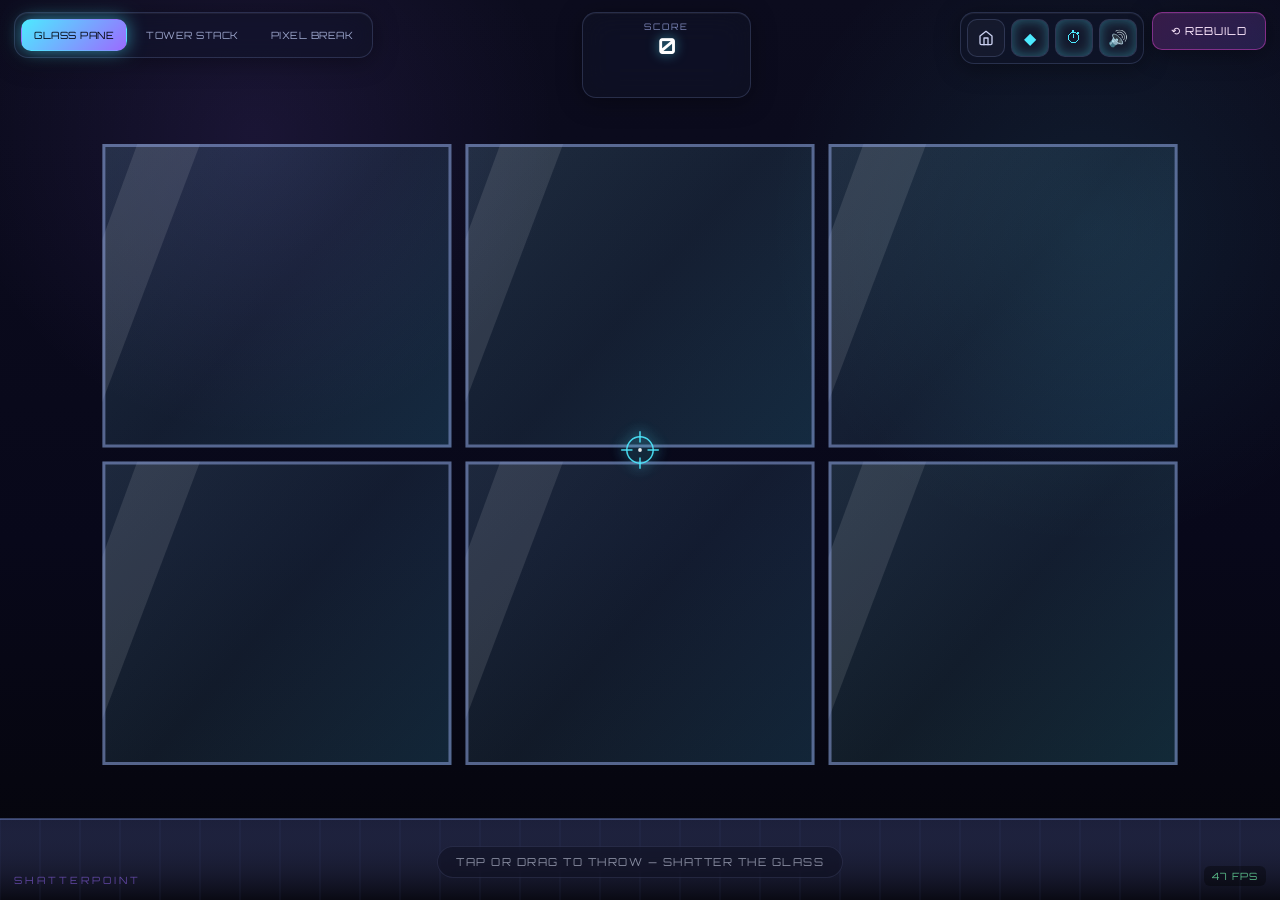
==== shatter.html @ ffd20a04 "feat: Add main arcade portal index.html and update game navigation controls" ====
<!DOCTYPE html>
<html lang="en">
<head>
<meta charset="UTF-8">
<meta name="viewport" content="width=device-width, initial-scale=1.0, maximum-scale=1.0, user-scalable=no">
<title>SHATTERPOINT — Glass Destruction Simulator</title>
<link rel="preconnect" href="https://fonts.googleapis.com">
<link href="https://fonts.googleapis.com/css2?family=Orbitron:wght@500;700;900&family=Rajdhani:wght@500;600;700&display=swap" rel="stylesheet">
<style>
  :root{
    --neon-cyan:#4deaff;
    --neon-magenta:#ff4de8;
    --neon-purple:#9b6bff;
    --neon-amber:#ffcf4d;
    --panel-bg:rgba(18,20,38,0.55);
    --panel-border:rgba(160,180,255,0.18);
  }
  *{box-sizing:border-box; -webkit-tap-highlight-color:transparent;}
  html,body{
    margin:0; padding:0; width:100%; height:100%; overflow:hidden;
    background:radial-gradient(ellipse at 50% 20%, #0e1030 0%, #05050b 60%, #05050b 100%);
    font-family:'Rajdhani',sans-serif;
    color:#e8ecff;
    touch-action:none;
    user-select:none;
  }
  #gameCanvas{
    position:absolute; top:0; left:0; width:100%; height:100%; display:block;
    cursor:none;
  }
  .hud{
    position:fixed; left:0; top:0; width:100%; z-index:10;
    display:flex; justify-content:space-between; align-items:flex-start;
    padding:12px 14px; pointer-events:none;
    gap:10px;
  }
  .panel{
    pointer-events:auto;
    background:var(--panel-bg);
    border:1px solid var(--panel-border);
    border-radius:14px;
    backdrop-filter:blur(14px) saturate(140%);
    -webkit-backdrop-filter:blur(14px) saturate(140%);
    box-shadow:0 4px 24px rgba(0,0,0,0.35), inset 0 1px 0 rgba(255,255,255,0.05);
  }
  .modes{
    display:flex; gap:6px; padding:6px;
  }
  .mode-btn{
    font-family:'Orbitron',sans-serif;
    font-size:10px; letter-spacing:0.5px;
    padding:9px 12px;
    background:transparent;
    border:1px solid transparent;
    border-radius:10px;
    color:#9aa3c9;
    cursor:pointer;
    transition:all .2s ease;
    white-space:nowrap;
  }
  .mode-btn:hover{ color:#fff; background:rgba(255,255,255,0.06); }
  .mode-btn.active{
    color:#04060f;
    background:linear-gradient(135deg, var(--neon-cyan), var(--neon-purple));
    box-shadow:0 0 18px rgba(77,234,255,0.55);
  }
  .stats{
    display:flex; flex-direction:column; align-items:center;
    padding:8px 22px;
    min-width:120px;
  }
  .stats .label{
    font-family:'Orbitron',sans-serif; font-size:9px; letter-spacing:2px; color:#7d86b8;
  }
  .stats .value{
    font-family:'Orbitron',sans-serif; font-size:22px; font-weight:700; color:#fff;
    text-shadow:0 0 12px rgba(77,234,255,0.6);
    line-height:1.3;
  }
  .combo-value{
    color:var(--neon-amber) !important;
    text-shadow:0 0 14px rgba(255,207,77,0.7) !important;
    opacity:0; transition:opacity .15s ease, transform .15s ease;
    transform:scale(0.8);
  }
  .combo-value.show{ opacity:1; transform:scale(1); }

  .controls{
    display:flex; gap:6px; align-items:center; padding:6px;
  }
  .icon-btn{
    width:38px; height:38px;
    border-radius:10px;
    border:1px solid var(--panel-border);
    background:rgba(255,255,255,0.03);
    color:#c9cfef;
    display:flex; align-items:center; justify-content:center;
    cursor:pointer; font-size:16px;
    transition:all .2s ease;
  }
  .icon-btn:hover{ background:rgba(255,255,255,0.09); color:#fff; }
  .icon-btn.off{ color:#5b6390; }
  .icon-btn.on{ color:var(--neon-cyan); box-shadow:0 0 12px rgba(77,234,255,0.35) inset; }

  .reset-btn{
    font-family:'Orbitron',sans-serif;
    font-size:11px; letter-spacing:1px;
    padding:0 18px; height:38px;
    border-radius:10px;
    border:1px solid rgba(255,77,232,0.4);
    background:linear-gradient(135deg, rgba(255,77,232,0.18), rgba(155,107,255,0.18));
    color:#ffeaff;
    cursor:pointer;
    display:flex; align-items:center; gap:6px;
    transition:all .2s ease;
  }
  .reset-btn:hover{
    background:linear-gradient(135deg, rgba(255,77,232,0.35), rgba(155,107,255,0.35));
    box-shadow:0 0 20px rgba(255,77,232,0.4);
  }
  .reset-btn:active{ transform:scale(0.95); }

  .top-right{ display:flex; gap:8px; align-items:flex-start; }

  .hint{
    position:fixed; bottom:22px; left:50%; transform:translateX(-50%);
    font-family:'Orbitron',sans-serif; font-size:11px; letter-spacing:1.5px;
    color:rgba(230,235,255,0.55);
    background:rgba(10,12,26,0.4);
    border:1px solid rgba(160,180,255,0.12);
    padding:8px 18px; border-radius:20px;
    backdrop-filter:blur(8px);
    pointer-events:none;
    transition:opacity 1s ease;
    z-index:9;
  }

  .fps{
    position:fixed; bottom:14px; right:14px;
    font-family:'Orbitron',sans-serif; font-size:10px; color:rgba(120,255,180,0.7);
    background:rgba(0,0,0,0.35); padding:4px 8px; border-radius:6px;
    z-index:9; pointer-events:none;
    letter-spacing:1px;
  }

  .title-badge{
    position:fixed; bottom:14px; left:14px;
    font-family:'Orbitron',sans-serif; font-size:10px; letter-spacing:3px;
    color:rgba(155,107,255,0.55);
    z-index:9; pointer-events:none;
  }

  @media (max-width:720px){
    .stats{ padding:6px 12px; min-width:70px; }
    .stats .value{ font-size:16px; }
    .mode-btn{ padding:8px 8px; font-size:8.5px; }
    .reset-btn{ padding:0 12px; font-size:9.5px; }
    .icon-btn{ width:32px; height:32px; font-size:13px; }
    .hint{ font-size:9px; padding:6px 12px; bottom:10px; }
  }
</style>
</head>
<body>

<canvas id="gameCanvas"></canvas>

<div class="hud">
  <div class="panel modes" id="modeButtons">
    <button class="mode-btn active" data-mode="pane">GLASS PANE</button>
    <button class="mode-btn" data-mode="tower">TOWER STACK</button>
    <button class="mode-btn" data-mode="pixel">PIXEL BREAK</button>
  </div>

  <div class="panel stats">
    <div class="label">SCORE</div>
    <div class="value" id="scoreVal">0</div>
    <div class="value combo-value" id="comboVal">COMBO x1</div>
  </div>

  <div class="top-right">
    <div class="panel controls">
      <a href="index.html" class="icon-btn" title="Arcade Hub" style="text-decoration: none;">
        <svg width="16" height="16" viewBox="0 0 24 24" fill="none" stroke="currentColor" stroke-width="2" stroke-linecap="round" stroke-linejoin="round"><path d="m3 9 9-7 9 7v11a2 2 0 0 1-2 2H5a2 2 0 0 1-2-2z"/><polyline points="9 22 9 12 15 12 15 22"/></svg>
      </a>
      <button class="icon-btn on" id="qualityBtn" title="Graphics Quality">◆</button>
      <button class="icon-btn on" id="slowmoBtn" title="Slow-mo on shatter">⏱</button>
      <button class="icon-btn on" id="muteBtn" title="Mute">🔊</button>
    </div>
    <button class="reset-btn panel" id="resetBtn">⟲ REBUILD</button>
  </div>
</div>

<div class="hint" id="hint">TAP OR DRAG TO THROW — SHATTER THE GLASS</div>
<div class="fps" id="fps">60 FPS</div>
<div class="title-badge">SHATTERPOINT</div>

<script>
(function(){
"use strict";

//====================================================================
// UTILITIES
//====================================================================
const rand = (a,b)=> a + Math.random()*(b-a);
const randInt = (a,b)=> Math.floor(rand(a,b+1));
const clamp = (v,a,b)=> Math.max(a,Math.min(b,v));
const lerp = (a,b,t)=> a+(b-a)*t;
const dist2 = (x1,y1,x2,y2)=>{ const dx=x2-x1, dy=y2-y1; return dx*dx+dy*dy; };
const dist = (x1,y1,x2,y2)=> Math.sqrt(dist2(x1,y1,x2,y2));
const easeOutCubic = t => 1-Math.pow(1-t,3);
const easeInOutCubic = t => t<0.5 ? 4*t*t*t : 1-Math.pow(-2*t+2,3)/2;
const TAU = Math.PI*2;

//====================================================================
// AUDIO ENGINE — synthesized, no external files
//====================================================================
class AudioEngine{
  constructor(){
    this.ctx = null;
    this.master = null;
    this.muted = false;
    this._unlocked = false;
  }
  ensure(){
    if(this.ctx) return;
    const AC = window.AudioContext || window.webkitAudioContext;
    this.ctx = new AC();
    this.master = this.ctx.createGain();
    this.master.gain.value = 0.75;
    this.master.connect(this.ctx.destination);
  }
  setMuted(m){
    this.muted = m;
    if(this.master) this.master.gain.value = m?0:0.75;
  }
  _noiseBuffer(duration){
    const ctx=this.ctx;
    const len = Math.max(1, Math.floor(ctx.sampleRate*duration));
    const buf = ctx.createBuffer(1, len, ctx.sampleRate);
    const data = buf.getChannelData(0);
    for(let i=0;i<len;i++){ data[i] = (Math.random()*2-1) * Math.pow(1-i/len, 0.4); }
    return buf;
  }
  playThud(intensity=1){
    this.ensure();
    if(this.muted) return;
    const ctx=this.ctx, t0=ctx.currentTime;
    const osc = ctx.createOscillator();
    osc.type='sine';
    osc.frequency.setValueAtTime(110*intensity+40, t0);
    osc.frequency.exponentialRampToValueAtTime(30, t0+0.18);
    const g = ctx.createGain();
    g.gain.setValueAtTime(0.0001, t0);
    g.gain.exponentialRampToValueAtTime(0.5*clamp(intensity,0.3,1.4), t0+0.008);
    g.gain.exponentialRampToValueAtTime(0.0001, t0+0.22);
    osc.connect(g); g.connect(this.master);
    osc.start(t0); osc.stop(t0+0.24);

    // noise click layer
    const src = ctx.createBufferSource();
    src.buffer = this._noiseBuffer(0.06);
    const nf = ctx.createBiquadFilter();
    nf.type='lowpass'; nf.frequency.value=500;
    const ng = ctx.createGain();
    ng.gain.setValueAtTime(0.25*clamp(intensity,0.3,1.4), t0);
    ng.gain.exponentialRampToValueAtTime(0.0001, t0+0.08);
    src.connect(nf); nf.connect(ng); ng.connect(this.master);
    src.start(t0);
  }
  playGlassBreak(intensity=1){
    this.ensure();
    if(this.muted) return;
    const ctx=this.ctx, t0=ctx.currentTime;
    intensity = clamp(intensity,0.4,1.8);

    // 1) noise crash burst, band-passed high
    const src = ctx.createBufferSource();
    src.buffer = this._noiseBuffer(0.35);
    const bp = ctx.createBiquadFilter();
    bp.type='bandpass'; bp.frequency.value = rand(2200,3800); bp.Q.value=0.7;
    const hp = ctx.createBiquadFilter();
    hp.type='highpass'; hp.frequency.value=1200;
    const ng = ctx.createGain();
    ng.gain.setValueAtTime(0.0001, t0);
    ng.gain.exponentialRampToValueAtTime(0.55*intensity, t0+0.012);
    ng.gain.exponentialRampToValueAtTime(0.0001, t0+0.3+0.1*intensity);
    src.connect(bp); bp.connect(hp); hp.connect(ng); ng.connect(this.master);
    src.start(t0);

    // 2) tinkle shards - short high sine/triangle blips staggered
    const tinkles = Math.round(6+intensity*8);
    for(let i=0;i<tinkles;i++){
      const dt = rand(0,0.28)*Math.pow(i/tinkles,0.5);
      const freq = rand(1800,5200);
      const o = ctx.createOscillator();
      o.type = Math.random()<0.5?'triangle':'sine';
      o.frequency.value = freq;
      o.frequency.exponentialRampToValueAtTime(freq*rand(1.05,1.4), t0+dt+0.06);
      const g = ctx.createGain();
      const vol = 0.09*intensity*rand(0.5,1);
      g.gain.setValueAtTime(0.0001, t0+dt);
      g.gain.exponentialRampToValueAtTime(vol, t0+dt+0.005);
      g.gain.exponentialRampToValueAtTime(0.0001, t0+dt+rand(0.08,0.22));
      o.connect(g); g.connect(this.master);
      o.start(t0+dt); o.stop(t0+dt+0.3);
    }

    // 3) low thump under the crash
    this.playThud(0.7*intensity);
  }
  playChime(){
    this.ensure();
    if(this.muted) return;
    const ctx=this.ctx, t0=ctx.currentTime;
    const notes=[523.25,659.25,783.99,1046.5];
    notes.forEach((f,i)=>{
      const o=ctx.createOscillator();
      o.type='sine'; o.frequency.value=f;
      const g=ctx.createGain();
      const start=t0+i*0.075;
      g.gain.setValueAtTime(0.0001,start);
      g.gain.exponentialRampToValueAtTime(0.22,start+0.02);
      g.gain.exponentialRampToValueAtTime(0.0001,start+0.5);
      o.connect(g); g.connect(this.master);
      o.start(start); o.stop(start+0.55);
    });
  }
  playCrack(){
    this.ensure();
    if(this.muted) return;
    const ctx=this.ctx, t0=ctx.currentTime;
    const src=ctx.createBufferSource();
    src.buffer=this._noiseBuffer(0.05);
    const bp=ctx.createBiquadFilter();
    bp.type='highpass'; bp.frequency.value=3500;
    const g=ctx.createGain();
    g.gain.setValueAtTime(0.15,t0);
    g.gain.exponentialRampToValueAtTime(0.0001,t0+0.06);
    src.connect(bp); bp.connect(g); g.connect(this.master);
    src.start(t0);
  }
  playLaunch(){
    this.ensure();
    if(this.muted) return;
    const ctx=this.ctx, t0=ctx.currentTime;
    const o=ctx.createOscillator();
    o.type='sawtooth';
    o.frequency.setValueAtTime(180,t0);
    o.frequency.exponentialRampToValueAtTime(500,t0+0.09);
    const g=ctx.createGain();
    g.gain.setValueAtTime(0.0001,t0);
    g.gain.exponentialRampToValueAtTime(0.12,t0+0.01);
    g.gain.exponentialRampToValueAtTime(0.0001,t0+0.12);
    o.connect(g); g.connect(this.master);
    o.start(t0); o.stop(t0+0.14);
  }
}

//====================================================================
// PARTICLE (dust / spark) + POOL
//====================================================================
class Particle{
  constructor(){ this.alive=false; }
  spawn(x,y,vx,vy,life,size,color,type,gravity){
    this.x=x; this.y=y; this.vx=vx; this.vy=vy;
    this.life=life; this.maxLife=life;
    this.size=size; this.color=color; this.type=type||'dust';
    this.gravity = gravity!==undefined?gravity:900;
    this.alive=true;
    this.rot = rand(0,TAU);
    this.vrot = rand(-6,6);
  }
  update(dt){
    if(!this.alive) return;
    this.life -= dt;
    if(this.life<=0){ this.alive=false; return; }
    this.vy += this.gravity*dt;
    if(this.type==='spark'){ this.vx *= (1-2.2*dt); this.vy *= (1-1.2*dt); }
    else { this.vx *= (1-0.6*dt); }
    this.x += this.vx*dt;
    this.y += this.vy*dt;
    this.rot += this.vrot*dt;
  }
  draw(ctx){
    if(!this.alive) return;
    const t = this.life/this.maxLife;
    ctx.save();
    ctx.globalAlpha = clamp(t,0,1);
    ctx.translate(this.x,this.y);
    if(this.type==='spark'){
      ctx.rotate(this.rot);
      ctx.strokeStyle = this.color;
      ctx.lineWidth = Math.max(1,this.size*0.4);
      ctx.shadowColor = this.color;
      ctx.shadowBlur = 6;
      ctx.beginPath();
      ctx.moveTo(-this.size,0); ctx.lineTo(this.size,0);
      ctx.stroke();
    } else {
      ctx.fillStyle = this.color;
      ctx.beginPath();
      ctx.arc(0,0,this.size*t*0.8+0.5,0,TAU);
      ctx.fill();
    }
    ctx.restore();
  }
}
class ParticlePool{
  constructor(max){
    this.max=max;
    this.pool=[];
    for(let i=0;i<max;i++) this.pool.push(new Particle());
    this.cursor=0;
  }
  spawn(x,y,vx,vy,life,size,color,type,gravity){
    const p = this.pool[this.cursor];
    this.cursor = (this.cursor+1)%this.max;
    p.spawn(x,y,vx,vy,life,size,color,type,gravity);
  }
  burstDust(x,y,count,color){
    for(let i=0;i<count;i++){
      const a = rand(0,TAU);
      const spd = rand(20,180);
      this.spawn(x,y, Math.cos(a)*spd, Math.sin(a)*spd-60, rand(0.4,1.1), rand(1.5,4), color||'rgba(200,210,255,0.8)','dust', 500);
    }
  }
  burstSparks(x,y,count,color){
    for(let i=0;i<count;i++){
      const a = rand(0,TAU);
      const spd = rand(150,650);
      this.spawn(x,y, Math.cos(a)*spd, Math.sin(a)*spd, rand(0.15,0.4), rand(4,10), color||'#eaf6ff','spark', 700);
    }
  }
  update(dt){ for(const p of this.pool) p.update(dt); }
  draw(ctx){ for(const p of this.pool) p.draw(ctx); }
}

//====================================================================
// FRAGMENT — unified physics body for shards / blocks / pixels
//====================================================================
class Fragment{
  constructor(){ this.alive=false; }
  init(opts){
    // opts: points(local polygon around centroid, for style 'glass'/'block'), w,h (for pixel), x,y (world centroid), vx,vy, angVel, style, color, mass, groundY, homeX, homeY, homeRot
    this.points = opts.points || null;
    this.w = opts.w||0; this.h=opts.h||0;
    this.x = opts.x; this.y = opts.y;
    this.vx = opts.vx||0; this.vy = opts.vy||0;
    this.rotation = opts.rotation||0;
    this.angVel = opts.angVel||0;
    this.style = opts.style||'glass'; // 'glass' | 'pixel'
    this.color = opts.color || '#bfe9ff';
    this.mass = opts.mass || 1;
    this.radius = opts.radius || 14;
    this.settled = false;
    this.alive = true;
    this.homeX = opts.homeX!==undefined?opts.homeX:this.x;
    this.homeY = opts.homeY!==undefined?opts.homeY:this.y;
    this.homeRot = opts.homeRot||0;
    this.life = 1;
    this.spawnScale = 0;
  }
  update(dt, groundY, floorFriction, restitution, gravityScale){
    if(!this.alive) return;
    if(this.spawnScale<1) this.spawnScale = Math.min(1, this.spawnScale + dt*8);
    if(this.settled) return;
    this.vy += 1500*gravityScale*dt / Math.max(0.4,this.mass*0.0+1); // uniform gravity, mass affects via inertia feel
    this.x += this.vx*dt;
    this.y += this.vy*dt;
    this.rotation += this.angVel*dt;
    // air drag
    this.vx *= (1-0.08*dt);
    this.angVel *= (1-0.5*dt);

    const halfH = this.style==='pixel' ? this.h/2 : this.radius*0.55;
    if(this.y + halfH > groundY){
      this.y = groundY - halfH;
      if(Math.abs(this.vy) > 40){
        this.vy = -this.vy*restitution;
        this.vx *= floorFriction;
        this.angVel *= 0.6;
      } else {
        this.vy = 0;
      }
      this.vx *= floorFriction;
      this.angVel *= floorFriction;
      if(Math.abs(this.vy)<28 && Math.abs(this.vx)<12 && Math.abs(this.angVel)<0.15){
        this.settled = true;
        this.vx=0; this.vy=0; this.angVel=0;
      }
    }
    // side walls (soft bounce off canvas edges) handled by caller bounds via clamp
  }
  draw(ctx, glowColor){
    if(!this.alive) return;
    ctx.save();
    ctx.translate(this.x, this.y);
    ctx.rotate(this.rotation);
    const s = this.spawnScale;
    ctx.scale(s,s);
    if(this.style==='pixel'){
      const w=this.w, h=this.h;
      const grad = ctx.createLinearGradient(-w/2,-h/2,w/2,h/2);
      grad.addColorStop(0, this.colorLight || this.color);
      grad.addColorStop(1, this.color);
      ctx.fillStyle = grad;
      ctx.fillRect(-w/2,-h/2,w,h);
      ctx.strokeStyle = 'rgba(0,0,0,0.25)';
      ctx.lineWidth=1;
      ctx.strokeRect(-w/2,-h/2,w,h);
    } else {
      // glass shard polygon with refraction-like gradient + rim light
      const pts = this.points;
      ctx.beginPath();
      ctx.moveTo(pts[0].x, pts[0].y);
      for(let i=1;i<pts.length;i++) ctx.lineTo(pts[i].x, pts[i].y);
      ctx.closePath();
      const grad = ctx.createLinearGradient(-this.radius,-this.radius,this.radius,this.radius);
      grad.addColorStop(0, 'rgba(255,255,255,0.55)');
      grad.addColorStop(0.35, this.color);
      grad.addColorStop(0.7, this.colorDark || 'rgba(90,140,200,0.35)');
      grad.addColorStop(1, 'rgba(255,255,255,0.15)');
      ctx.fillStyle = grad;
      ctx.fill();
      ctx.lineWidth = 1;
      ctx.strokeStyle = 'rgba(220,240,255,0.55)';
      ctx.stroke();
      // small specular highlight
      ctx.globalCompositeOperation = 'lighter';
      ctx.fillStyle = 'rgba(255,255,255,0.12)';
      ctx.beginPath();
      ctx.moveTo(pts[0].x*0.3, pts[0].y*0.3);
      ctx.lineTo(pts[1] ? pts[1].x*0.15 : 2, pts[1]?pts[1].y*0.15:2);
      ctx.lineTo(0,0);
      ctx.closePath();
      ctx.fill();
      ctx.globalCompositeOperation = 'source-over';
    }
    ctx.restore();
  }
}

//====================================================================
// PROJECTILE
//====================================================================
class Projectile{
  constructor(x,y,vx,vy,kind){
    this.x=x; this.y=y; this.vx=vx; this.vy=vy;
    this.radius = kind==='hammer'?16:12;
    this.kind = kind||'ball';
    this.alive=true;
    this.trail=[];
    this.bounces=0;
  }
  update(dt, groundY, w){
    this.vy += 1100*dt;
    this.x += this.vx*dt;
    this.y += this.vy*dt;
    this.trail.push({x:this.x,y:this.y});
    if(this.trail.length>10) this.trail.shift();
    if(this.y+this.radius>groundY){
      this.y = groundY-this.radius;
      this.vy *= -0.45;
      this.vx *= 0.7;
      this.bounces++;
      if(Math.abs(this.vy)<60) this.vy=0;
    }
    if(this.x<-50||this.x>w+50||this.bounces>6) this.alive=false;
  }
  draw(ctx){
    ctx.save();
    for(let i=0;i<this.trail.length;i++){
      const t = this.trail[i];
      ctx.globalAlpha = (i/this.trail.length)*0.35;
      ctx.fillStyle = '#4deaff';
      ctx.beginPath();
      ctx.arc(t.x,t.y,this.radius*(i/this.trail.length)*0.8,0,TAU);
      ctx.fill();
    }
    ctx.globalAlpha=1;
    const grad = ctx.createRadialGradient(this.x-this.radius*0.3,this.y-this.radius*0.3,1,this.x,this.y,this.radius*1.6);
    grad.addColorStop(0,'#ffffff');
    grad.addColorStop(0.4,'#8fe8ff');
    grad.addColorStop(1,'rgba(77,234,255,0.05)');
    ctx.shadowColor='#4deaff';
    ctx.shadowBlur=18;
    ctx.fillStyle=grad;
    ctx.beginPath();
    ctx.arc(this.x,this.y,this.radius,0,TAU);
    ctx.fill();
    ctx.restore();
  }
}

//====================================================================
// SHATTER PATTERN GENERATION (spider-web radial-crack triangulation)
//====================================================================
function generateShatterPolygons(cx, cy, boundsFn, impactX, impactY, seedCount){
  // boundsFn(angle) returns max radius from (cx,cy) along angle before leaving shape bounds
  const spokes = randInt(7,11);
  const rings = randInt(2,3);
  const angles = [];
  for(let i=0;i<spokes;i++) angles.push((i/spokes)*TAU + rand(-0.18,0.18));
  angles.sort((a,b)=>a-b);

  const ringRadii = [];
  for(let r=1;r<=rings;r++) ringRadii.push((r/rings));

  const polys = [];
  // central shard fan near impact point
  const innerR = 0.14;
  for(let i=0;i<angles.length;i++){
    const a0=angles[i], a1=angles[(i+1)%angles.length];
    const maxR0 = boundsFn(a0), maxR1 = boundsFn(a1);
    const p0 = {x: impactX + Math.cos(a0)*innerR*maxR0*rand(0.6,1), y: impactY + Math.sin(a0)*innerR*maxR0*rand(0.6,1)};
    const p1 = {x: impactX + Math.cos(a1)*innerR*maxR1*rand(0.6,1), y: impactY + Math.sin(a1)*innerR*maxR1*rand(0.6,1)};
    polys.push([{x:impactX,y:impactY}, p0, p1]);
  }
  // ring bands from inner to outer
  let prevRing = angles.map(a=>{
    const maxR = boundsFn(a);
    return {x: impactX + Math.cos(a)*innerR*maxR, y: impactY + Math.sin(a)*innerR*maxR};
  });
  for(let ri=0; ri<ringRadii.length; ri++){
    const frac = ringRadii[ri];
    const curRing = angles.map(a=>{
      const maxR = boundsFn(a);
      const jitter = rand(0.82,1.05);
      const rr = Math.min(maxR, maxR*frac*jitter);
      return {x: impactX + Math.cos(a)*rr, y: impactY + Math.sin(a)*rr};
    });
    for(let i=0;i<angles.length;i++){
      const j=(i+1)%angles.length;
      polys.push([prevRing[i], prevRing[j], curRing[j], curRing[i]]);
    }
    prevRing = curRing;
  }
  return polys; // array of point arrays (world coords, will be re-centered by caller)
}

function polyCentroid(pts){
  let x=0,y=0;
  for(const p of pts){ x+=p.x; y+=p.y; }
  return {x:x/pts.length, y:y/pts.length};
}
function polyArea(pts){
  let a=0;
  for(let i=0;i<pts.length;i++){
    const p1=pts[i], p2=pts[(i+1)%pts.length];
    a += p1.x*p2.y - p2.x*p1.y;
  }
  return Math.abs(a)/2;
}

//====================================================================
// BREAKABLE OBJECTS
//====================================================================
class BreakableBase{
  constructor(){ this.broken=false; this.fragments=[]; this.crackT=0; this.cracking=false; }
}

class Pane extends BreakableBase{
  constructor(x,y,w,h,frameColor){
    super();
    this.x=x; this.y=y; this.w=w; this.h=h;
    this.hue = rand(190,210);
  }
  get bounds(){ return {x:this.x,y:this.y,w:this.w,h:this.h}; }
  containsPoint(px,py){ return px>=this.x && px<=this.x+this.w && py>=this.y && py<=this.y+this.h; }
  drawIntact(ctx, t){
    const {x,y,w,h}=this;
    ctx.save();
    if(this.cracking){
      ctx.translate((Math.random()-0.5)*1.2*this.crackShake, (Math.random()-0.5)*1.2*this.crackShake);
    }
    const grad = ctx.createLinearGradient(x,y,x+w,y+h);
    grad.addColorStop(0,`hsla(${this.hue},80%,75%,0.16)`);
    grad.addColorStop(0.5,`hsla(${this.hue},85%,70%,0.10)`);
    grad.addColorStop(1,`hsla(${this.hue},80%,60%,0.18)`);
    ctx.fillStyle=grad;
    ctx.fillRect(x,y,w,h);
    // shine streak
    ctx.save();
    ctx.beginPath(); ctx.rect(x,y,w,h); ctx.clip();
    ctx.fillStyle='rgba(255,255,255,0.10)';
    ctx.beginPath();
    ctx.moveTo(x+w*0.1,y); ctx.lineTo(x+w*0.28,y); ctx.lineTo(x-w*0.05,y+h); ctx.lineTo(x-w*0.22,y+h);
    ctx.closePath(); ctx.fill();
    ctx.restore();
    // frame
    ctx.strokeStyle='rgba(140,160,220,0.55)';
    ctx.lineWidth=3;
    ctx.strokeRect(x+1.5,y+1.5,w-3,h-3);
    // cracks (pre-shatter)
    if(this.cracking && this.crackLines){
      ctx.strokeStyle=`rgba(255,255,255,${0.5+0.4*Math.sin(t*40)})`;
      ctx.lineWidth=1.4;
      ctx.shadowColor='#bfe9ff'; ctx.shadowBlur=4;
      for(const line of this.crackLines){
        ctx.beginPath();
        ctx.moveTo(line[0].x,line[0].y);
        for(let i=1;i<line.length;i++) ctx.lineTo(line[i].x,line[i].y);
        ctx.stroke();
      }
    }
    ctx.restore();
  }
}

class TowerBlock extends BreakableBase{
  constructor(x,y,w,h,hue){
    super();
    this.x=x; this.y=y; this.w=w; this.h=h; // x,y = center
    this.rotation=0; this.vx=0; this.vy=0; this.angVel=0;
    this.knocked=false; this.hue=hue;
    this.homeX=x; this.homeY=y;
  }
  get left(){ return this.x-this.w/2; }
  get right(){ return this.x+this.w/2; }
  get top(){ return this.y-this.h/2; }
  get bottom(){ return this.y+this.h/2; }
  containsPoint(px,py){
    // simple rotated check via inverse rotate
    const dx=px-this.x, dy=py-this.y;
    const cos=Math.cos(-this.rotation), sin=Math.sin(-this.rotation);
    const lx = dx*cos-dy*sin, ly = dx*sin+dy*cos;
    return lx>=-this.w/2 && lx<=this.w/2 && ly>=-this.h/2 && ly<=this.h/2;
  }
  update(dt, groundY, blocksBelowTop){
    if(!this.knocked) return;
    this.angVel *= (1-0.15*dt);
    this.vy += 1500*dt;
    this.x += this.vx*dt;
    this.y += this.vy*dt;
    this.rotation += this.angVel*dt;
    this.vx *= (1-0.2*dt);
    const restTop = groundY - this.h/2;
    if(this.y > restTop && Math.abs(this.rotation)<0.05){
      // landed roughly upright-ish, let settle
    }
  }
  drawIntact(ctx){
    ctx.save();
    ctx.translate(this.x,this.y);
    ctx.rotate(this.rotation);
    const w=this.w,h=this.h;
    const grad = ctx.createLinearGradient(-w/2,-h/2,w/2,h/2);
    grad.addColorStop(0,`hsla(${this.hue},80%,78%,0.22)`);
    grad.addColorStop(0.5,`hsla(${this.hue},85%,68%,0.14)`);
    grad.addColorStop(1,`hsla(${this.hue},75%,55%,0.24)`);
    ctx.fillStyle=grad;
    ctx.fillRect(-w/2,-h/2,w,h);
    ctx.fillStyle='rgba(255,255,255,0.14)';
    ctx.fillRect(-w/2+3,-h/2+3,w*0.22,h-6);
    ctx.strokeStyle='rgba(160,190,255,0.6)';
    ctx.lineWidth=2;
    ctx.strokeRect(-w/2+1,-h/2+1,w-2,h-2);
    ctx.restore();
  }
}

//====================================================================
// GAME
//====================================================================
class Game{
  constructor(){
    this.canvas = document.getElementById('gameCanvas');
    this.ctx = this.canvas.getContext('2d');
    this.audio = new AudioEngine();
    this.particles = new ParticlePool(420);
    this.fragments = [];
    this.fragPool = [];
    this.projectiles = [];
    this.mode = 'pane';
    this.score = 0;
    this.combo = 0;
    this.comboTimer = 0;
    this.timeScale = 1;
    this.slowMoTimer = 0;
    this.shake = 0;
    this.quality = true;
    this.slowMoEnabled = true;
    this.muted = false;
    this.launcher = {x:0,y:0};
    this.aiming = false;
    this.aimStart = {x:0,y:0};
    this.aimCurrent = {x:0,y:0};
    this.pointer = {x:innerWidth/2, y:innerHeight/2};
    this.lastTime = performance.now();
    this.fpsAcc=0; this.fpsCount=0; this.fpsDisplay=60;
    this.reassembling=false;
    this.reassembleT=0;
    this.objects = [];
    this.resize();
    this.buildLevel();
    this.bindInput();
    this.bindUI();
    requestAnimationFrame(this.loop.bind(this));
    window.addEventListener('resize', ()=>{ this.resize(); this.buildLevel(); });
  }

  resize(){
    const dpr = Math.min(window.devicePixelRatio||1, 2);
    this.dpr = dpr;
    this.w = window.innerWidth;
    this.h = window.innerHeight;
    this.canvas.width = this.w*dpr;
    this.canvas.height = this.h*dpr;
    this.canvas.style.width = this.w+'px';
    this.canvas.style.height = this.h+'px';
    this.ctx.setTransform(dpr,0,0,dpr,0,0);
    this.groundY = this.h - Math.max(48, this.h*0.09);
    this.launcher = {x:this.w/2, y:this.groundY+2};
  }

  //--------------------------------------------------------------
  // LEVEL BUILDING
  //--------------------------------------------------------------
  buildLevel(){
    this.objects = [];
    this.fragments.length = 0;
    this.projectiles.length = 0;
    if(this.mode==='pane') this.buildPaneLevel();
    else if(this.mode==='tower') this.buildTowerLevel();
    else this.buildPixelLevel();
  }

  buildPaneLevel(){
    const margin = this.w*0.08;
    const top = this.h*0.16;
    const bottom = this.groundY - this.h*0.06;
    const cols = this.w<700?2:3;
    const rows = this.w<700?3:2;
    const gap = 14;
    const areaW = this.w - margin*2;
    const areaH = bottom-top;
    const cw = (areaW-gap*(cols-1))/cols;
    const ch = (areaH-gap*(rows-1))/rows;
    for(let r=0;r<rows;r++){
      for(let c=0;c<cols;c++){
        const x = margin + c*(cw+gap);
        const y = top + r*(ch+gap);
        this.objects.push(new Pane(x,y,cw,ch));
      }
    }
  }

  buildTowerLevel(){
    const blockW = clamp(this.w*0.11, 56, 110);
    const blockH = blockW*0.62;
    const levels = 6;
    const cx = this.w/2;
    let y = this.groundY - blockH/2;
    for(let i=0;i<levels;i++){
      const hue = 195 + i*6;
      const b = new TowerBlock(cx, y, blockW, blockH, hue);
      this.objects.push(b);
      y -= blockH+2;
    }
  }

  buildPixelLevel(){
    const cell = clamp(this.w*0.022, 12, 22);
    const gridR = 11; // radius in cells (diamond gem shape)
    const cx = this.w/2;
    const cy = (this.h*0.16 + this.groundY - this.h*0.05)/2 - 20;
    for(let gy=-gridR; gy<=gridR; gy++){
      for(let gx=-gridR; gx<=gridR; gx++){
        const d = Math.abs(gx)*0.62 + Math.abs(gy);
        if(d<=gridR*0.82){
          const x = cx + gx*cell;
          const y = cy + gy*cell;
          const angle = Math.atan2(gy,gx);
          const hue = ((angle+Math.PI)/TAU*360 + 200)%360;
          const light = 55 + (1-d/(gridR*0.82))*20;
          const obj = {
            isPixel:true, x, y, w:cell-1.4, h:cell-1.4,
            color:`hsl(${hue},85%,${light}%)`,
            colorLight:`hsl(${hue},85%,${Math.min(90,light+22)}%)`,
            broken:false, homeX:x, homeY:y
          };
          this.objects.push(obj);
        }
      }
    }
  }

  //--------------------------------------------------------------
  // FRAGMENT SPAWNING
  //--------------------------------------------------------------
  spawnFragment(opts){
    const f = new Fragment();
    f.init(opts);
    this.fragments.push(f);
    return f;
  }

  shatterPane(pane, ix, iy, impactSpeed){
    if(pane.broken) return;
    pane.broken = true;
    const {x,y,w,h} = pane;
    const impactX = clamp(ix,x+4,x+w-4), impactY = clamp(iy,y+4,y+h-4);
    const boundsFn = (angle)=>{
      // distance to rectangle edge from impact point along angle
      const dx=Math.cos(angle), dy=Math.sin(angle);
      let tMax = Infinity;
      if(dx>0) tMax=Math.min(tMax,(x+w-impactX)/dx);
      if(dx<0) tMax=Math.min(tMax,(x-impactX)/dx);
      if(dy>0) tMax=Math.min(tMax,(y+h-impactY)/dy);
      if(dy<0) tMax=Math.min(tMax,(y-impactY)/dy);
      return Math.max(4,tMax);
    };
    const polys = generateShatterPolygons(x+w/2,y+h/2, boundsFn, impactX, impactY);
    const force = clamp(impactSpeed/500, 0.6, 3.2);
    for(const poly of polys){
      // clip roughly by clamping points into rect (cheap clipping)
      const clamped = poly.map(p=>({x:clamp(p.x,x-2,x+w+2), y:clamp(p.y,y-2,y+h+2)}));
      const c = polyCentroid(clamped);
      const local = clamped.map(p=>({x:p.x-c.x,y:p.y-c.y}));
      const area = polyArea(clamped);
      const mass = clamp(area/500,0.4,3.5);
      const dx = c.x-impactX, dy = c.y-impactY;
      const dd = Math.max(1,Math.hypot(dx,dy));
      const outSpeed = force*rand(120,320)*(1/Math.sqrt(mass));
      const radius = Math.sqrt(area)*0.6+6;
      this.spawnFragment({
        points: local,
        x:c.x, y:c.y,
        vx: (dx/dd)*outSpeed + rand(-40,40),
        vy: (dy/dd)*outSpeed - rand(60,180),
        rotation: rand(0,TAU),
        angVel: rand(-6,6),
        style:'glass',
        color: `hsla(${pane.hue},70%,72%,0.55)`,
        colorDark: `hsla(${pane.hue},60%,40%,0.35)`,
        mass, radius,
        homeX: c.x, homeY: c.y, homeRot: 0
      });
    }
  }

  shatterBlockOnGround(block){
    if(block.shattered) return;
    block.shattered = true;
    block.knocked = true;
    const cx=block.x, cy=block.y, w=block.w, h=block.h;
    const boundsFn=(angle)=>{
      const dx=Math.cos(angle), dy=Math.sin(angle);
      let tMax=Infinity;
      if(dx!==0) tMax=Math.min(tMax, (w/2)/Math.abs(dx));
      if(dy!==0) tMax=Math.min(tMax, (h/2)/Math.abs(dy));
      return Math.max(4,tMax);
    };
    const polys = generateShatterPolygons(cx,cy, boundsFn, cx, cy, 6);
    for(const poly of polys){
      const rot = block.rotation;
      const cos=Math.cos(rot), sin=Math.sin(rot);
      const world = poly.map(p=>{
        const lx = p.x-cx, ly = p.y-cy;
        return { x: cx + lx*cos-ly*sin, y: cy + lx*sin+ly*cos };
      });
      const c = polyCentroid(world);
      const local = world.map(p=>({x:p.x-c.x,y:p.y-c.y}));
      const area = polyArea(world);
      const mass = clamp(area/400,0.4,3);
      const dx=c.x-cx, dy=c.y-cy;
      const dd=Math.max(1,Math.hypot(dx,dy));
      const radius = Math.sqrt(area)*0.6+6;
      this.spawnFragment({
        points: local, x:c.x, y:c.y,
        vx:(dx/dd)*rand(60,220)+block.vx*0.3,
        vy:(dy/dd)*rand(40,140)-rand(80,200),
        rotation:rand(0,TAU), angVel:rand(-8,8),
        style:'glass',
        color:`hsla(${block.hue},70%,72%,0.55)`,
        colorDark:`hsla(${block.hue},60%,40%,0.35)`,
        mass, radius, homeX:c.x, homeY:c.y
      });
    }
    this.particles.burstDust(cx,cy,this.quality?26:12,'rgba(200,220,255,0.7)');
    this.particles.burstSparks(cx,cy,this.quality?18:8,'#bfe9ff');
    this.audio.playGlassBreak(0.9);
    this.addShake(6);
  }

  shatterPixel(obj, impactX, impactY, force){
    if(obj.broken) return;
    obj.broken = true;
    const dx = obj.x-impactX, dy = obj.y-impactY;
    const dd = Math.max(1,Math.hypot(dx,dy));
    const speed = clamp(force,200,900)*rand(0.7,1.3);
    this.spawnFragment({
      x:obj.x, y:obj.y,
      vx:(dx/dd)*speed*rand(0.6,1.1) + rand(-60,60),
      vy:(dx===0&&dy===0?-1:dy/dd)*speed*rand(0.6,1.1) - rand(40,140),
      rotation:rand(0,TAU), angVel:rand(-10,10),
      style:'pixel', w:obj.w, h:obj.h,
      color:obj.color, colorLight:obj.colorLight,
      mass:1, radius:Math.max(obj.w,obj.h)*0.7,
      homeX:obj.homeX, homeY:obj.homeY
    }).colorLight = obj.colorLight;
  }

  //--------------------------------------------------------------
  // INPUT
  //--------------------------------------------------------------
  bindInput(){
    const c = this.canvas;
    const getPos = (e)=>{
      if(e.touches && e.touches.length) return {x:e.touches[0].clientX, y:e.touches[0].clientY};
      if(e.changedTouches && e.changedTouches.length) return {x:e.changedTouches[0].clientX,y:e.changedTouches[0].clientY};
      return {x:e.clientX, y:e.clientY};
    };
    const down = (e)=>{
      e.preventDefault();
      this.audio.ensure();
      const p = getPos(e);
      this.aiming = true;
      this.aimStart = {x:p.x,y:p.y};
      this.aimCurrent = {x:p.x,y:p.y};
      this.hideHint();
    };
    const move = (e)=>{
      const p = getPos(e);
      this.pointer = p;
      if(this.aiming){ this.aimCurrent = {x:p.x,y:p.y}; }
    };
    const up = (e)=>{
      if(!this.aiming) return;
      this.aiming = false;
      const p = getPos(e) || this.aimCurrent;
      this.throwProjectile(this.aimStart, p);
    };
    c.addEventListener('mousedown', down);
    c.addEventListener('mousemove', move);
    window.addEventListener('mouseup', up);
    c.addEventListener('touchstart', down, {passive:false});
    c.addEventListener('touchmove', move, {passive:false});
    c.addEventListener('touchend', up, {passive:false});
  }

  hideHint(){
    const h = document.getElementById('hint');
    if(h && h.style.opacity!=='0'){ h.style.opacity='0'; }
  }

  throwProjectile(from, to){
    const lx = this.launcher.x, ly = this.launcher.y;
    let dx = to.x-lx, dy = to.y-ly;
    let d = Math.hypot(dx,dy);
    if(d<2){ dx=0; dy=-1; d=1; }
    const dragDist = Math.hypot(to.x-from.x, to.y-from.y);
    const speed = clamp(Math.max(d, dragDist)*2.4, 700, 1700);
    const vx = (dx/d)*speed;
    const vy = (dy/d)*speed;
    this.projectiles.push(new Projectile(lx,ly,vx,vy,'ball'));
    this.audio.playLaunch();
  }

  //--------------------------------------------------------------
  // UI BINDING
  //--------------------------------------------------------------
  bindUI(){
    document.getElementById('modeButtons').addEventListener('click',(e)=>{
      const btn = e.target.closest('.mode-btn');
      if(!btn) return;
      document.querySelectorAll('.mode-btn').forEach(b=>b.classList.remove('active'));
      btn.classList.add('active');
      this.mode = btn.dataset.mode;
      this.buildLevel();
    });
    document.getElementById('resetBtn').addEventListener('click', ()=> this.startReassemble());
    const qb = document.getElementById('qualityBtn');
    qb.addEventListener('click', ()=>{
      this.quality = !this.quality;
      qb.classList.toggle('on', this.quality);
      qb.classList.toggle('off', !this.quality);
    });
    const sb = document.getElementById('slowmoBtn');
    sb.addEventListener('click', ()=>{
      this.slowMoEnabled = !this.slowMoEnabled;
      sb.classList.toggle('on', this.slowMoEnabled);
      sb.classList.toggle('off', !this.slowMoEnabled);
    });
    const mb = document.getElementById('muteBtn');
    mb.addEventListener('click', ()=>{
      this.muted = !this.muted;
      this.audio.setMuted(this.muted);
      mb.textContent = this.muted?'🔇':'🔊';
      mb.classList.toggle('on', !this.muted);
      mb.classList.toggle('off', this.muted);
    });
  }

  //--------------------------------------------------------------
  // REASSEMBLY (rebuild animation)
  //--------------------------------------------------------------
  startReassemble(){
    if(this.reassembling) return;
    if(this.fragments.length===0){
      // nothing broken — just flash reset
      this.buildLevel();
      this.audio.playChime();
      this.particles.burstDust(this.w/2,this.h*0.4,20,'rgba(180,220,255,0.6)');
      return;
    }
    this.reassembling = true;
    this.reassembleT = 0;
    for(const f of this.fragments){
      f.startX = f.x; f.startY = f.y; f.startRot = f.rotation;
    }
  }

  updateReassemble(dt){
    this.reassembleT += dt/0.7;
    const t = easeInOutCubic(clamp(this.reassembleT,0,1));
    for(const f of this.fragments){
      f.x = lerp(f.startX, f.homeX, t);
      f.y = lerp(f.startY, f.homeY, t);
      f.rotation = lerp(f.startRot, 0, t);
    }
    if(this.reassembleT>=1){
      this.reassembling = false;
      this.buildLevel();
      this.audio.playChime();
      this.particles.burstSparks(this.w/2, this.h*0.35, 24, '#bfe9ff');
      this.addShake(3);
    }
  }

  //--------------------------------------------------------------
  // SCORE / COMBO
  //--------------------------------------------------------------
  addScore(base){
    this.combo++;
    this.comboTimer = 1.3;
    const mult = 1+ (this.combo-1)*0.5;
    this.score += Math.round(base*mult);
    document.getElementById('scoreVal').textContent = this.score.toLocaleString();
    const cv = document.getElementById('comboVal');
    if(this.combo>1){
      cv.textContent = `COMBO x${this.combo}`;
      cv.classList.add('show');
    }
  }

  addShake(mag){ this.shake = Math.min(this.shake+mag, 30); }

  triggerSlowMo(){
    if(!this.slowMoEnabled) return;
    this.slowMoTimer = 0.5;
  }

  //--------------------------------------------------------------
  // MAIN LOOP
  //--------------------------------------------------------------
  loop(now){
    let dt = (now-this.lastTime)/1000;
    this.lastTime = now;
    dt = Math.min(dt,0.033);

    // fps
    this.fpsAcc += dt; this.fpsCount++;
    if(this.fpsAcc>=0.5){
      this.fpsDisplay = Math.round(this.fpsCount/this.fpsAcc);
      document.getElementById('fps').textContent = this.fpsDisplay+' FPS';
      this.fpsAcc=0; this.fpsCount=0;
    }

    // slow-mo timer counts down in REAL time
    if(this.slowMoTimer>0){
      this.slowMoTimer -= dt;
      this.timeScale = 0.3;
      if(this.slowMoTimer<=0) this.timeScale=1;
    } else {
      this.timeScale = 1;
    }
    const sdt = dt*this.timeScale;

    if(this.comboTimer>0){
      this.comboTimer -= dt;
      if(this.comboTimer<=0){
        this.combo=0;
        document.getElementById('comboVal').classList.remove('show');
      }
    }

    if(this.reassembling){
      this.updateReassemble(dt);
    } else {
      this.update(sdt, dt);
    }

    this.shake *= (1-6*dt);
    if(this.shake<0.05) this.shake=0;

    this.render();
    requestAnimationFrame(this.loop.bind(this));
  }

  update(dt, realDt){
    // projectiles
    for(let i=this.projectiles.length-1;i>=0;i--){
      const p = this.projectiles[i];
      p.update(dt, this.groundY, this.w);
      if(!p.alive){ this.projectiles.splice(i,1); continue; }
      this.checkProjectileCollisions(p);
    }

    // fragments physics
    const restitution = 0.42, floorFriction = 0.78;
    for(const f of this.fragments){
      f.update(dt, this.groundY, floorFriction, restitution, 1);
    }

    // tower block physics (unbroken but knocked)
    if(this.mode==='tower'){
      this.updateTowerBlocks(dt);
    }

    this.particles.update(dt);
  }

  updateTowerBlocks(dt){
    const blocks = this.objects;
    for(const b of blocks){
      if(!b.broken) b.update(dt, this.groundY);
    }
    // simple ground collision + shatter trigger
    for(const b of blocks){
      if(b.broken) continue;
      const restTop = this.groundY - b.h/2;
      if(b.knocked){
        // once tipped enough or falling fast and touches ground -> shatter
        if(b.y + Math.abs(Math.sin(b.rotation))*b.w/2 >= restTop-2){
          const speed = Math.hypot(b.vx,b.vy);
          if(Math.abs(b.rotation)>0.35 || speed>140){
            this.shatterBlockOnGround(b);
            this.registerBreak(6);
          } else if(b.y>restTop){
            b.y=restTop; b.vy=0;
          }
        }
      }
    }
    // topple chain: if a lower block is broken/shattered, blocks above fall
    for(let i=0;i<blocks.length;i++){
      const b = blocks[i];
      if(b.broken || b.knocked) continue;
      const below = blocks[i+1];
      if(below && below.broken){
        b.knocked = true;
        b.vx += rand(-20,20);
        b.angVel += rand(-1,1);
      }
    }
  }

  checkProjectileCollisions(p){
    if(this.mode==='pane'){
      for(const obj of this.objects){
        if(obj.broken) continue;
        if(obj.containsPoint(p.x,p.y)){
          this.hitPane(obj, p);
          return;
        }
      }
    } else if(this.mode==='tower'){
      for(const obj of this.objects){
        if(obj.broken) continue;
        if(obj.containsPoint(p.x,p.y)){
          this.hitTower(obj, p);
          return;
        }
      }
    } else {
      for(const obj of this.objects){
        if(obj.broken) continue;
        if(Math.abs(p.x-obj.x)<obj.w/2+p.radius*0.4 && Math.abs(p.y-obj.y)<obj.h/2+p.radius*0.4){
          this.hitPixel(obj, p);
        }
      }
    }
  }

  hitPane(pane, p){
    const speed = Math.hypot(p.vx,p.vy);
    this.shatterPane(pane, p.x, p.y, speed);
    this.particles.burstDust(p.x,p.y, this.quality?30:14, `hsla(${pane.hue},70%,85%,0.8)`);
    this.particles.burstSparks(p.x,p.y, this.quality?22:10, '#eaf6ff');
    this.audio.playGlassBreak(clamp(speed/700,0.5,1.6));
    this.addShake(clamp(speed/60,4,20));
    this.triggerSlowMo();
    this.registerBreak(10);
    p.vx*=0.3; p.vy*=0.3;
  }

  hitTower(block, p){
    const speed = Math.hypot(p.vx,p.vy);
    block.knocked = true;
    const hitOffset = (p.y - block.y)/ (block.h/2);
    block.vx += p.vx*0.5;
    block.vy += -Math.abs(p.vy)*0.15;
    block.angVel += clamp(p.vx*0.01,-4,4) + rand(-0.6,0.6);
    this.particles.burstSparks(p.x,p.y, this.quality?16:8, '#bfe9ff');
    this.audio.playThud(clamp(speed/500,0.4,1.4));
    this.addShake(clamp(speed/80,3,14));
    p.vx*=0.35; p.vy*=0.35;
  }

  hitPixel(obj, p){
    const speed = Math.hypot(p.vx,p.vy);
    this.shatterPixel(obj, p.x, p.y, speed*0.9);
    this.registerBreak(2);
  }

  registerBreak(baseScore){
    this.addScore(baseScore);
    const brokenAny = this.combo>0;
    if(this.combo===1){ this.audio.playCrack(); }
    // trigger big juice occasionally already handled per-call for panes/towers
    this.checkAllBroken();
  }

  checkAllBroken(){
    if(this.mode==='pixel'){
      const remaining = this.objects.filter(o=>!o.broken).length;
      if(remaining===0 && this.objects.length>0){
        this.triggerSlowMo();
        this.addShake(14);
        this.audio.playGlassBreak(1.4);
      }
    }
  }

  //--------------------------------------------------------------
  // RENDER
  //--------------------------------------------------------------
  render(){
    const ctx = this.ctx;
    ctx.clearRect(0,0,this.w,this.h);

    // background gradient
    const bg = ctx.createLinearGradient(0,0,0,this.h);
    bg.addColorStop(0,'#0c0c1e');
    bg.addColorStop(0.6,'#08081a');
    bg.addColorStop(1,'#05050b');
    ctx.fillStyle=bg;
    ctx.fillRect(0,0,this.w,this.h);

    // ambient glow blobs
    const glow1 = ctx.createRadialGradient(this.w*0.2,this.h*0.15,10,this.w*0.2,this.h*0.15,300);
    glow1.addColorStop(0,'rgba(155,107,255,0.10)');
    glow1.addColorStop(1,'rgba(155,107,255,0)');
    ctx.fillStyle=glow1; ctx.fillRect(0,0,this.w,this.h);
    const glow2 = ctx.createRadialGradient(this.w*0.85,this.h*0.25,10,this.w*0.85,this.h*0.25,320);
    glow2.addColorStop(0,'rgba(77,234,255,0.08)');
    glow2.addColorStop(1,'rgba(77,234,255,0)');
    ctx.fillStyle=glow2; ctx.fillRect(0,0,this.w,this.h);

    ctx.save();
    if(this.shake>0.1){
      ctx.translate((Math.random()-0.5)*this.shake, (Math.random()-0.5)*this.shake);
    }

    // ground
    const groundGrad = ctx.createLinearGradient(0,this.groundY,0,this.h);
    groundGrad.addColorStop(0,'rgba(70,80,140,0.35)');
    groundGrad.addColorStop(1,'rgba(10,10,20,0.9)');
    ctx.fillStyle = groundGrad;
    ctx.fillRect(0,this.groundY,this.w,this.h-this.groundY);
    ctx.strokeStyle='rgba(140,170,255,0.35)';
    ctx.lineWidth=2;
    ctx.beginPath(); ctx.moveTo(0,this.groundY); ctx.lineTo(this.w,this.groundY); ctx.stroke();
    // subtle grid on floor
    ctx.strokeStyle='rgba(140,170,255,0.08)';
    ctx.lineWidth=1;
    for(let gx=0; gx<this.w; gx+=40){
      ctx.beginPath(); ctx.moveTo(gx,this.groundY); ctx.lineTo(gx,this.h); ctx.stroke();
    }

    // intact objects
    const t = performance.now()/1000;
    if(this.mode==='pane'){
      for(const o of this.objects) if(!o.broken) o.drawIntact(ctx,t);
    } else if(this.mode==='tower'){
      for(const o of this.objects) if(!o.broken) o.drawIntact(ctx);
    } else {
      for(const o of this.objects){
        if(o.broken) continue;
        ctx.save();
        ctx.translate(o.x,o.y);
        const grad = ctx.createLinearGradient(-o.w/2,-o.h/2,o.w/2,o.h/2);
        grad.addColorStop(0,o.colorLight);
        grad.addColorStop(1,o.color);
        ctx.fillStyle=grad;
        ctx.fillRect(-o.w/2,-o.h/2,o.w,o.h);
        ctx.restore();
      }
    }

    // fragments
    for(const f of this.fragments) f.draw(ctx);

    // particles
    this.particles.draw(ctx);

    // projectiles
    for(const p of this.projectiles) p.draw(ctx);

    // aim line
    if(this.aiming){
      ctx.save();
      ctx.strokeStyle='rgba(77,234,255,0.7)';
      ctx.lineWidth=2;
      ctx.setLineDash([6,6]);
      ctx.beginPath();
      ctx.moveTo(this.launcher.x, this.launcher.y);
      ctx.lineTo(this.aimCurrent.x, this.aimCurrent.y);
      ctx.stroke();
      ctx.setLineDash([]);
      ctx.fillStyle='rgba(77,234,255,0.9)';
      ctx.beginPath(); ctx.arc(this.launcher.x,this.launcher.y,6,0,TAU); ctx.fill();
      ctx.restore();
    }

    ctx.restore();

    // crosshair (glowing) - drawn outside shake transform for stability
    this.drawCrosshair(ctx);
  }

  drawCrosshair(ctx){
    const {x,y} = this.pointer;
    ctx.save();
    ctx.translate(x,y);
    const pulse = 1+Math.sin(performance.now()/220)*0.08;
    ctx.scale(pulse,pulse);
    ctx.shadowColor='#4deaff';
    ctx.shadowBlur=14;
    ctx.strokeStyle='rgba(77,234,255,0.9)';
    ctx.lineWidth=1.6;
    ctx.beginPath(); ctx.arc(0,0,14,0,TAU); ctx.stroke();
    ctx.beginPath(); ctx.moveTo(-20,0); ctx.lineTo(-8,0); ctx.moveTo(8,0); ctx.lineTo(20,0);
    ctx.moveTo(0,-20); ctx.lineTo(0,-8); ctx.moveTo(0,8); ctx.lineTo(0,20);
    ctx.stroke();
    ctx.fillStyle='rgba(255,255,255,0.9)';
    ctx.beginPath(); ctx.arc(0,0,2,0,TAU); ctx.fill();
    ctx.restore();
  }
}

//====================================================================
// BOOT
//====================================================================
window.addEventListener('load', ()=>{
  new Game();
});

})();
</script>
</body>
</html>
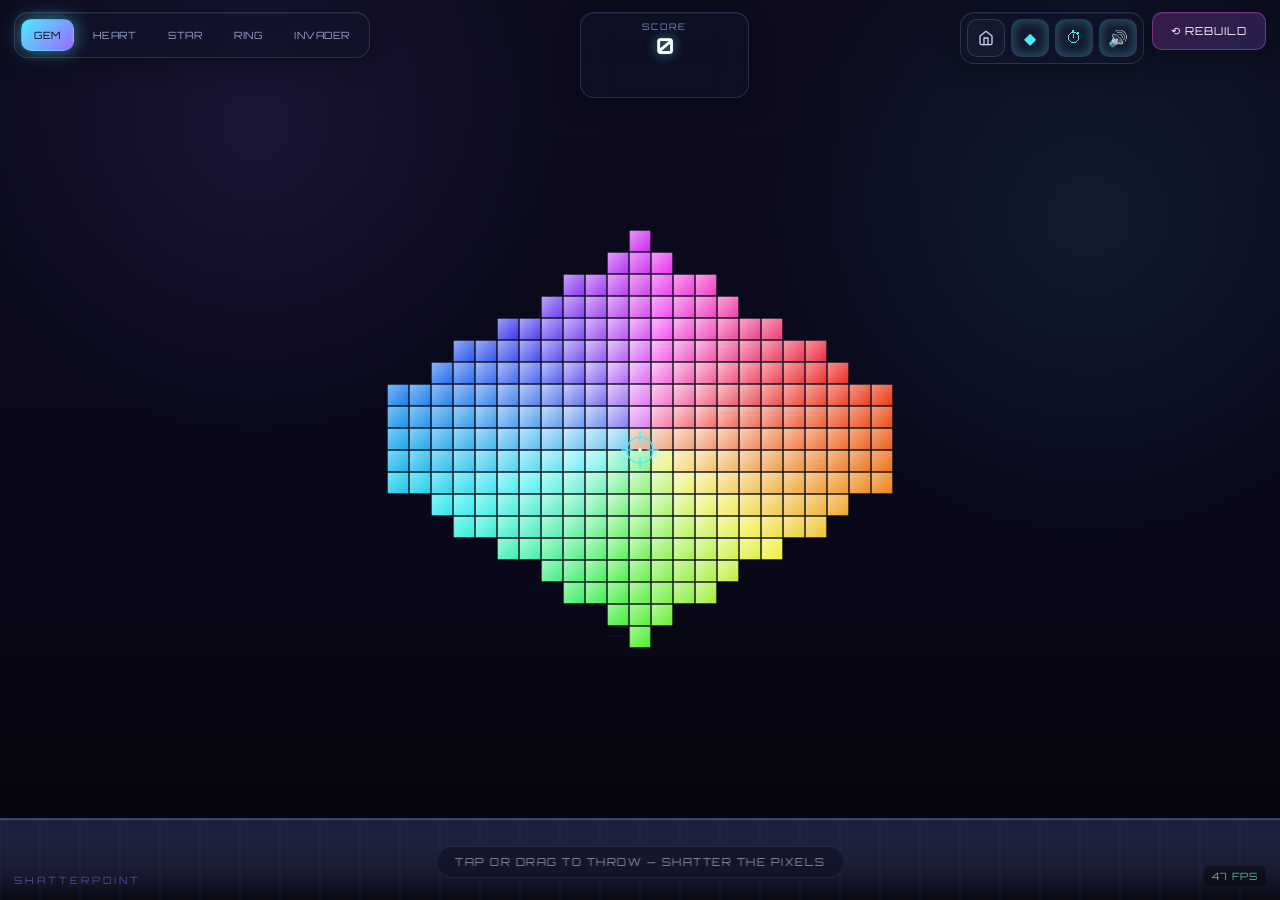
==== commit 6c1e85c3: "refactor: consolidate game options by rebranding to Pixel Break and removing legacy shatter logic" ====
--- a/shatter.html
+++ b/shatter.html
@@ -3,7 +3,7 @@
 <head>
 <meta charset="UTF-8">
 <meta name="viewport" content="width=device-width, initial-scale=1.0, maximum-scale=1.0, user-scalable=no">
-<title>SHATTERPOINT — Glass Destruction Simulator</title>
+<title>SHATTERPOINT — Pixel Break</title>
 <link rel="preconnect" href="https://fonts.googleapis.com">
 <link href="https://fonts.googleapis.com/css2?family=Orbitron:wght@500;700;900&family=Rajdhani:wght@500;600;700&display=swap" rel="stylesheet">
 <style>
@@ -43,10 +43,11 @@
     -webkit-backdrop-filter:blur(14px) saturate(140%);
     box-shadow:0 4px 24px rgba(0,0,0,0.35), inset 0 1px 0 rgba(255,255,255,0.05);
   }
-  .modes{
+  .shapes{
     display:flex; gap:6px; padding:6px;
-  }
-  .mode-btn{
+    pointer-events:auto;
+  }
+  .shape-btn{
     font-family:'Orbitron',sans-serif;
     font-size:10px; letter-spacing:0.5px;
     padding:9px 12px;
@@ -58,8 +59,8 @@
     transition:all .2s ease;
     white-space:nowrap;
   }
-  .mode-btn:hover{ color:#fff; background:rgba(255,255,255,0.06); }
-  .mode-btn.active{
+  .shape-btn:hover{ color:#fff; background:rgba(255,255,255,0.06); }
+  .shape-btn.active{
     color:#04060f;
     background:linear-gradient(135deg, var(--neon-cyan), var(--neon-purple));
     box-shadow:0 0 18px rgba(77,234,255,0.55);
@@ -153,7 +154,7 @@
   @media (max-width:720px){
     .stats{ padding:6px 12px; min-width:70px; }
     .stats .value{ font-size:16px; }
-    .mode-btn{ padding:8px 8px; font-size:8.5px; }
+    .shape-btn{ padding:8px 8px; font-size:8.5px; }
     .reset-btn{ padding:0 12px; font-size:9.5px; }
     .icon-btn{ width:32px; height:32px; font-size:13px; }
     .hint{ font-size:9px; padding:6px 12px; bottom:10px; }
@@ -165,10 +166,12 @@
 <canvas id="gameCanvas"></canvas>
 
 <div class="hud">
-  <div class="panel modes" id="modeButtons">
-    <button class="mode-btn active" data-mode="pane">GLASS PANE</button>
-    <button class="mode-btn" data-mode="tower">TOWER STACK</button>
-    <button class="mode-btn" data-mode="pixel">PIXEL BREAK</button>
+  <div class="panel shapes" id="shapeButtons">
+    <button class="shape-btn active" data-shape="gem">GEM</button>
+    <button class="shape-btn" data-shape="heart">HEART</button>
+    <button class="shape-btn" data-shape="star">STAR</button>
+    <button class="shape-btn" data-shape="ring">RING</button>
+    <button class="shape-btn" data-shape="invader">INVADER</button>
   </div>
 
   <div class="panel stats">
@@ -190,7 +193,7 @@
   </div>
 </div>
 
-<div class="hint" id="hint">TAP OR DRAG TO THROW — SHATTER THE GLASS</div>
+<div class="hint" id="hint">TAP OR DRAG TO THROW — SHATTER THE PIXELS</div>
 <div class="fps" id="fps">60 FPS</div>
 <div class="title-badge">SHATTERPOINT</div>
 
@@ -223,6 +226,7 @@
   }
   ensure(){
     if(this.ctx) return;
+
     const AC = window.AudioContext || window.webkitAudioContext;
     this.ctx = new AC();
     this.master = this.ctx.createGain();
@@ -441,22 +445,18 @@
 class Fragment{
   constructor(){ this.alive=false; }
   init(opts){
-    // opts: points(local polygon around centroid, for style 'glass'/'block'), w,h (for pixel), x,y (world centroid), vx,vy, angVel, style, color, mass, groundY, homeX, homeY, homeRot
-    this.points = opts.points || null;
     this.w = opts.w||0; this.h=opts.h||0;
     this.x = opts.x; this.y = opts.y;
     this.vx = opts.vx||0; this.vy = opts.vy||0;
     this.rotation = opts.rotation||0;
     this.angVel = opts.angVel||0;
-    this.style = opts.style||'glass'; // 'glass' | 'pixel'
     this.color = opts.color || '#bfe9ff';
+    this.colorLight = opts.colorLight || opts.color;
     this.mass = opts.mass || 1;
-    this.radius = opts.radius || 14;
     this.settled = false;
     this.alive = true;
     this.homeX = opts.homeX!==undefined?opts.homeX:this.x;
     this.homeY = opts.homeY!==undefined?opts.homeY:this.y;
-    this.homeRot = opts.homeRot||0;
     this.life = 1;
     this.spawnScale = 0;
   }
@@ -464,15 +464,14 @@
     if(!this.alive) return;
     if(this.spawnScale<1) this.spawnScale = Math.min(1, this.spawnScale + dt*8);
     if(this.settled) return;
-    this.vy += 1500*gravityScale*dt / Math.max(0.4,this.mass*0.0+1); // uniform gravity, mass affects via inertia feel
+    this.vy += 1500*gravityScale*dt;
     this.x += this.vx*dt;
     this.y += this.vy*dt;
     this.rotation += this.angVel*dt;
-    // air drag
     this.vx *= (1-0.08*dt);
     this.angVel *= (1-0.5*dt);
 
-    const halfH = this.style==='pixel' ? this.h/2 : this.radius*0.55;
+    const halfH = this.h/2;
     if(this.y + halfH > groundY){
       this.y = groundY - halfH;
       if(Math.abs(this.vy) > 40){
@@ -489,53 +488,23 @@
         this.vx=0; this.vy=0; this.angVel=0;
       }
     }
-    // side walls (soft bounce off canvas edges) handled by caller bounds via clamp
-  }
-  draw(ctx, glowColor){
+  }
+  draw(ctx){
     if(!this.alive) return;
     ctx.save();
     ctx.translate(this.x, this.y);
     ctx.rotate(this.rotation);
     const s = this.spawnScale;
     ctx.scale(s,s);
-    if(this.style==='pixel'){
-      const w=this.w, h=this.h;
-      const grad = ctx.createLinearGradient(-w/2,-h/2,w/2,h/2);
-      grad.addColorStop(0, this.colorLight || this.color);
-      grad.addColorStop(1, this.color);
-      ctx.fillStyle = grad;
-      ctx.fillRect(-w/2,-h/2,w,h);
-      ctx.strokeStyle = 'rgba(0,0,0,0.25)';
-      ctx.lineWidth=1;
-      ctx.strokeRect(-w/2,-h/2,w,h);
-    } else {
-      // glass shard polygon with refraction-like gradient + rim light
-      const pts = this.points;
-      ctx.beginPath();
-      ctx.moveTo(pts[0].x, pts[0].y);
-      for(let i=1;i<pts.length;i++) ctx.lineTo(pts[i].x, pts[i].y);
-      ctx.closePath();
-      const grad = ctx.createLinearGradient(-this.radius,-this.radius,this.radius,this.radius);
-      grad.addColorStop(0, 'rgba(255,255,255,0.55)');
-      grad.addColorStop(0.35, this.color);
-      grad.addColorStop(0.7, this.colorDark || 'rgba(90,140,200,0.35)');
-      grad.addColorStop(1, 'rgba(255,255,255,0.15)');
-      ctx.fillStyle = grad;
-      ctx.fill();
-      ctx.lineWidth = 1;
-      ctx.strokeStyle = 'rgba(220,240,255,0.55)';
-      ctx.stroke();
-      // small specular highlight
-      ctx.globalCompositeOperation = 'lighter';
-      ctx.fillStyle = 'rgba(255,255,255,0.12)';
-      ctx.beginPath();
-      ctx.moveTo(pts[0].x*0.3, pts[0].y*0.3);
-      ctx.lineTo(pts[1] ? pts[1].x*0.15 : 2, pts[1]?pts[1].y*0.15:2);
-      ctx.lineTo(0,0);
-      ctx.closePath();
-      ctx.fill();
-      ctx.globalCompositeOperation = 'source-over';
-    }
+    const w=this.w, h=this.h;
+    const grad = ctx.createLinearGradient(-w/2,-h/2,w/2,h/2);
+    grad.addColorStop(0, this.colorLight);
+    grad.addColorStop(1, this.color);
+    ctx.fillStyle = grad;
+    ctx.fillRect(-w/2,-h/2,w,h);
+    ctx.strokeStyle = 'rgba(0,0,0,0.25)';
+    ctx.lineWidth=1;
+    ctx.strokeRect(-w/2,-h/2,w,h);
     ctx.restore();
   }
 }
@@ -593,170 +562,10 @@
 }
 
 //====================================================================
-// SHATTER PATTERN GENERATION (spider-web radial-crack triangulation)
-//====================================================================
-function generateShatterPolygons(cx, cy, boundsFn, impactX, impactY, seedCount){
-  // boundsFn(angle) returns max radius from (cx,cy) along angle before leaving shape bounds
-  const spokes = randInt(7,11);
-  const rings = randInt(2,3);
-  const angles = [];
-  for(let i=0;i<spokes;i++) angles.push((i/spokes)*TAU + rand(-0.18,0.18));
-  angles.sort((a,b)=>a-b);
-
-  const ringRadii = [];
-  for(let r=1;r<=rings;r++) ringRadii.push((r/rings));
-
-  const polys = [];
-  // central shard fan near impact point
-  const innerR = 0.14;
-  for(let i=0;i<angles.length;i++){
-    const a0=angles[i], a1=angles[(i+1)%angles.length];
-    const maxR0 = boundsFn(a0), maxR1 = boundsFn(a1);
-    const p0 = {x: impactX + Math.cos(a0)*innerR*maxR0*rand(0.6,1), y: impactY + Math.sin(a0)*innerR*maxR0*rand(0.6,1)};
-    const p1 = {x: impactX + Math.cos(a1)*innerR*maxR1*rand(0.6,1), y: impactY + Math.sin(a1)*innerR*maxR1*rand(0.6,1)};
-    polys.push([{x:impactX,y:impactY}, p0, p1]);
-  }
-  // ring bands from inner to outer
-  let prevRing = angles.map(a=>{
-    const maxR = boundsFn(a);
-    return {x: impactX + Math.cos(a)*innerR*maxR, y: impactY + Math.sin(a)*innerR*maxR};
-  });
-  for(let ri=0; ri<ringRadii.length; ri++){
-    const frac = ringRadii[ri];
-    const curRing = angles.map(a=>{
-      const maxR = boundsFn(a);
-      const jitter = rand(0.82,1.05);
-      const rr = Math.min(maxR, maxR*frac*jitter);
-      return {x: impactX + Math.cos(a)*rr, y: impactY + Math.sin(a)*rr};
-    });
-    for(let i=0;i<angles.length;i++){
-      const j=(i+1)%angles.length;
-      polys.push([prevRing[i], prevRing[j], curRing[j], curRing[i]]);
-    }
-    prevRing = curRing;
-  }
-  return polys; // array of point arrays (world coords, will be re-centered by caller)
-}
-
-function polyCentroid(pts){
-  let x=0,y=0;
-  for(const p of pts){ x+=p.x; y+=p.y; }
-  return {x:x/pts.length, y:y/pts.length};
-}
-function polyArea(pts){
-  let a=0;
-  for(let i=0;i<pts.length;i++){
-    const p1=pts[i], p2=pts[(i+1)%pts.length];
-    a += p1.x*p2.y - p2.x*p1.y;
-  }
-  return Math.abs(a)/2;
-}
-
-//====================================================================
 // BREAKABLE OBJECTS
 //====================================================================
 class BreakableBase{
   constructor(){ this.broken=false; this.fragments=[]; this.crackT=0; this.cracking=false; }
-}
-
-class Pane extends BreakableBase{
-  constructor(x,y,w,h,frameColor){
-    super();
-    this.x=x; this.y=y; this.w=w; this.h=h;
-    this.hue = rand(190,210);
-  }
-  get bounds(){ return {x:this.x,y:this.y,w:this.w,h:this.h}; }
-  containsPoint(px,py){ return px>=this.x && px<=this.x+this.w && py>=this.y && py<=this.y+this.h; }
-  drawIntact(ctx, t){
-    const {x,y,w,h}=this;
-    ctx.save();
-    if(this.cracking){
-      ctx.translate((Math.random()-0.5)*1.2*this.crackShake, (Math.random()-0.5)*1.2*this.crackShake);
-    }
-    const grad = ctx.createLinearGradient(x,y,x+w,y+h);
-    grad.addColorStop(0,`hsla(${this.hue},80%,75%,0.16)`);
-    grad.addColorStop(0.5,`hsla(${this.hue},85%,70%,0.10)`);
-    grad.addColorStop(1,`hsla(${this.hue},80%,60%,0.18)`);
-    ctx.fillStyle=grad;
-    ctx.fillRect(x,y,w,h);
-    // shine streak
-    ctx.save();
-    ctx.beginPath(); ctx.rect(x,y,w,h); ctx.clip();
-    ctx.fillStyle='rgba(255,255,255,0.10)';
-    ctx.beginPath();
-    ctx.moveTo(x+w*0.1,y); ctx.lineTo(x+w*0.28,y); ctx.lineTo(x-w*0.05,y+h); ctx.lineTo(x-w*0.22,y+h);
-    ctx.closePath(); ctx.fill();
-    ctx.restore();
-    // frame
-    ctx.strokeStyle='rgba(140,160,220,0.55)';
-    ctx.lineWidth=3;
-    ctx.strokeRect(x+1.5,y+1.5,w-3,h-3);
-    // cracks (pre-shatter)
-    if(this.cracking && this.crackLines){
-      ctx.strokeStyle=`rgba(255,255,255,${0.5+0.4*Math.sin(t*40)})`;
-      ctx.lineWidth=1.4;
-      ctx.shadowColor='#bfe9ff'; ctx.shadowBlur=4;
-      for(const line of this.crackLines){
-        ctx.beginPath();
-        ctx.moveTo(line[0].x,line[0].y);
-        for(let i=1;i<line.length;i++) ctx.lineTo(line[i].x,line[i].y);
-        ctx.stroke();
-      }
-    }
-    ctx.restore();
-  }
-}
-
-class TowerBlock extends BreakableBase{
-  constructor(x,y,w,h,hue){
-    super();
-    this.x=x; this.y=y; this.w=w; this.h=h; // x,y = center
-    this.rotation=0; this.vx=0; this.vy=0; this.angVel=0;
-    this.knocked=false; this.hue=hue;
-    this.homeX=x; this.homeY=y;
-  }
-  get left(){ return this.x-this.w/2; }
-  get right(){ return this.x+this.w/2; }
-  get top(){ return this.y-this.h/2; }
-  get bottom(){ return this.y+this.h/2; }
-  containsPoint(px,py){
-    // simple rotated check via inverse rotate
-    const dx=px-this.x, dy=py-this.y;
-    const cos=Math.cos(-this.rotation), sin=Math.sin(-this.rotation);
-    const lx = dx*cos-dy*sin, ly = dx*sin+dy*cos;
-    return lx>=-this.w/2 && lx<=this.w/2 && ly>=-this.h/2 && ly<=this.h/2;
-  }
-  update(dt, groundY, blocksBelowTop){
-    if(!this.knocked) return;
-    this.angVel *= (1-0.15*dt);
-    this.vy += 1500*dt;
-    this.x += this.vx*dt;
-    this.y += this.vy*dt;
-    this.rotation += this.angVel*dt;
-    this.vx *= (1-0.2*dt);
-    const restTop = groundY - this.h/2;
-    if(this.y > restTop && Math.abs(this.rotation)<0.05){
-      // landed roughly upright-ish, let settle
-    }
-  }
-  drawIntact(ctx){
-    ctx.save();
-    ctx.translate(this.x,this.y);
-    ctx.rotate(this.rotation);
-    const w=this.w,h=this.h;
-    const grad = ctx.createLinearGradient(-w/2,-h/2,w/2,h/2);
-    grad.addColorStop(0,`hsla(${this.hue},80%,78%,0.22)`);
-    grad.addColorStop(0.5,`hsla(${this.hue},85%,68%,0.14)`);
-    grad.addColorStop(1,`hsla(${this.hue},75%,55%,0.24)`);
-    ctx.fillStyle=grad;
-    ctx.fillRect(-w/2,-h/2,w,h);
-    ctx.fillStyle='rgba(255,255,255,0.14)';
-    ctx.fillRect(-w/2+3,-h/2+3,w*0.22,h-6);
-    ctx.strokeStyle='rgba(160,190,255,0.6)';
-    ctx.lineWidth=2;
-    ctx.strokeRect(-w/2+1,-h/2+1,w-2,h-2);
-    ctx.restore();
-  }
 }
 
 //====================================================================
@@ -771,7 +580,7 @@
     this.fragments = [];
     this.fragPool = [];
     this.projectiles = [];
-    this.mode = 'pane';
+    this.mode = 'gem';
     this.score = 0;
     this.combo = 0;
     this.comboTimer = 0;
@@ -820,62 +629,63 @@
     this.objects = [];
     this.fragments.length = 0;
     this.projectiles.length = 0;
-    if(this.mode==='pane') this.buildPaneLevel();
-    else if(this.mode==='tower') this.buildTowerLevel();
-    else this.buildPixelLevel();
-  }
-
-  buildPaneLevel(){
-    const margin = this.w*0.08;
-    const top = this.h*0.16;
-    const bottom = this.groundY - this.h*0.06;
-    const cols = this.w<700?2:3;
-    const rows = this.w<700?3:2;
-    const gap = 14;
-    const areaW = this.w - margin*2;
-    const areaH = bottom-top;
-    const cw = (areaW-gap*(cols-1))/cols;
-    const ch = (areaH-gap*(rows-1))/rows;
-    for(let r=0;r<rows;r++){
-      for(let c=0;c<cols;c++){
-        const x = margin + c*(cw+gap);
-        const y = top + r*(ch+gap);
-        this.objects.push(new Pane(x,y,cw,ch));
-      }
-    }
-  }
-
-  buildTowerLevel(){
-    const blockW = clamp(this.w*0.11, 56, 110);
-    const blockH = blockW*0.62;
-    const levels = 6;
-    const cx = this.w/2;
-    let y = this.groundY - blockH/2;
-    for(let i=0;i<levels;i++){
-      const hue = 195 + i*6;
-      const b = new TowerBlock(cx, y, blockW, blockH, hue);
-      this.objects.push(b);
-      y -= blockH+2;
-    }
+    this.buildPixelLevel();
   }
 
   buildPixelLevel(){
     const cell = clamp(this.w*0.022, 12, 22);
-    const gridR = 11; // radius in cells (diamond gem shape)
+    const gridR = 11; // radius in cells
     const cx = this.w/2;
     const cy = (this.h*0.16 + this.groundY - this.h*0.05)/2 - 20;
+    
+    const invader = [
+      "00100000100",
+      "00010001000",
+      "00111111100",
+      "01101110110",
+      "11111111111",
+      "10111111101",
+      "10100000101",
+      "00011011000"
+    ];
+
     for(let gy=-gridR; gy<=gridR; gy++){
       for(let gx=-gridR; gx<=gridR; gx++){
-        const d = Math.abs(gx)*0.62 + Math.abs(gy);
-        if(d<=gridR*0.82){
+        let keep = false;
+        if(this.mode === 'gem'){
+          const d = Math.abs(gx)*0.62 + Math.abs(gy);
+          keep = (d <= gridR*0.82);
+        } else if(this.mode === 'heart'){
+          const nx = gx / (gridR * 0.95);
+          const ny = -gy / (gridR * 0.95) + 0.15;
+          const val = nx * nx + Math.pow(ny - 0.6 * Math.sqrt(Math.abs(nx)), 2);
+          keep = (val <= 0.48);
+        } else if(this.mode === 'star'){
+          const r = Math.hypot(gx, gy) / gridR;
+          const angle = Math.atan2(gy, gx);
+          const starVal = 0.52 + 0.32 * Math.cos(5 * angle - Math.PI / 2);
+          keep = (r <= starVal);
+        } else if(this.mode === 'ring'){
+          const r = Math.hypot(gx, gy);
+          keep = (r <= gridR * 0.85 && r >= gridR * 0.4);
+        } else if(this.mode === 'invader'){
+          const r = gy + 4;
+          const c = gx + 5;
+          if (r >= 0 && r < 8 && c >= 0 && c < 11) {
+            keep = (invader[r][c] === '1');
+          }
+        }
+
+        if(keep){
           const x = cx + gx*cell;
           const y = cy + gy*cell;
           const angle = Math.atan2(gy,gx);
           const hue = ((angle+Math.PI)/TAU*360 + 200)%360;
+          const d = Math.hypot(gx, gy);
           const light = 55 + (1-d/(gridR*0.82))*20;
           const obj = {
             isPixel:true, x, y, w:cell-1.4, h:cell-1.4,
-            color:`hsl(${hue},85%,${light}%)`,
+            color:`hsl(${hue},85%,${clamp(light, 40, 85)}%)`,
             colorLight:`hsl(${hue},85%,${Math.min(90,light+22)}%)`,
             broken:false, homeX:x, homeY:y
           };
@@ -895,93 +705,7 @@
     return f;
   }
 
-  shatterPane(pane, ix, iy, impactSpeed){
-    if(pane.broken) return;
-    pane.broken = true;
-    const {x,y,w,h} = pane;
-    const impactX = clamp(ix,x+4,x+w-4), impactY = clamp(iy,y+4,y+h-4);
-    const boundsFn = (angle)=>{
-      // distance to rectangle edge from impact point along angle
-      const dx=Math.cos(angle), dy=Math.sin(angle);
-      let tMax = Infinity;
-      if(dx>0) tMax=Math.min(tMax,(x+w-impactX)/dx);
-      if(dx<0) tMax=Math.min(tMax,(x-impactX)/dx);
-      if(dy>0) tMax=Math.min(tMax,(y+h-impactY)/dy);
-      if(dy<0) tMax=Math.min(tMax,(y-impactY)/dy);
-      return Math.max(4,tMax);
-    };
-    const polys = generateShatterPolygons(x+w/2,y+h/2, boundsFn, impactX, impactY);
-    const force = clamp(impactSpeed/500, 0.6, 3.2);
-    for(const poly of polys){
-      // clip roughly by clamping points into rect (cheap clipping)
-      const clamped = poly.map(p=>({x:clamp(p.x,x-2,x+w+2), y:clamp(p.y,y-2,y+h+2)}));
-      const c = polyCentroid(clamped);
-      const local = clamped.map(p=>({x:p.x-c.x,y:p.y-c.y}));
-      const area = polyArea(clamped);
-      const mass = clamp(area/500,0.4,3.5);
-      const dx = c.x-impactX, dy = c.y-impactY;
-      const dd = Math.max(1,Math.hypot(dx,dy));
-      const outSpeed = force*rand(120,320)*(1/Math.sqrt(mass));
-      const radius = Math.sqrt(area)*0.6+6;
-      this.spawnFragment({
-        points: local,
-        x:c.x, y:c.y,
-        vx: (dx/dd)*outSpeed + rand(-40,40),
-        vy: (dy/dd)*outSpeed - rand(60,180),
-        rotation: rand(0,TAU),
-        angVel: rand(-6,6),
-        style:'glass',
-        color: `hsla(${pane.hue},70%,72%,0.55)`,
-        colorDark: `hsla(${pane.hue},60%,40%,0.35)`,
-        mass, radius,
-        homeX: c.x, homeY: c.y, homeRot: 0
-      });
-    }
-  }
-
-  shatterBlockOnGround(block){
-    if(block.shattered) return;
-    block.shattered = true;
-    block.knocked = true;
-    const cx=block.x, cy=block.y, w=block.w, h=block.h;
-    const boundsFn=(angle)=>{
-      const dx=Math.cos(angle), dy=Math.sin(angle);
-      let tMax=Infinity;
-      if(dx!==0) tMax=Math.min(tMax, (w/2)/Math.abs(dx));
-      if(dy!==0) tMax=Math.min(tMax, (h/2)/Math.abs(dy));
-      return Math.max(4,tMax);
-    };
-    const polys = generateShatterPolygons(cx,cy, boundsFn, cx, cy, 6);
-    for(const poly of polys){
-      const rot = block.rotation;
-      const cos=Math.cos(rot), sin=Math.sin(rot);
-      const world = poly.map(p=>{
-        const lx = p.x-cx, ly = p.y-cy;
-        return { x: cx + lx*cos-ly*sin, y: cy + lx*sin+ly*cos };
-      });
-      const c = polyCentroid(world);
-      const local = world.map(p=>({x:p.x-c.x,y:p.y-c.y}));
-      const area = polyArea(world);
-      const mass = clamp(area/400,0.4,3);
-      const dx=c.x-cx, dy=c.y-cy;
-      const dd=Math.max(1,Math.hypot(dx,dy));
-      const radius = Math.sqrt(area)*0.6+6;
-      this.spawnFragment({
-        points: local, x:c.x, y:c.y,
-        vx:(dx/dd)*rand(60,220)+block.vx*0.3,
-        vy:(dy/dd)*rand(40,140)-rand(80,200),
-        rotation:rand(0,TAU), angVel:rand(-8,8),
-        style:'glass',
-        color:`hsla(${block.hue},70%,72%,0.55)`,
-        colorDark:`hsla(${block.hue},60%,40%,0.35)`,
-        mass, radius, homeX:c.x, homeY:c.y
-      });
-    }
-    this.particles.burstDust(cx,cy,this.quality?26:12,'rgba(200,220,255,0.7)');
-    this.particles.burstSparks(cx,cy,this.quality?18:8,'#bfe9ff');
-    this.audio.playGlassBreak(0.9);
-    this.addShake(6);
-  }
+
 
   shatterPixel(obj, impactX, impactY, force){
     if(obj.broken) return;
@@ -1061,12 +785,12 @@
   // UI BINDING
   //--------------------------------------------------------------
   bindUI(){
-    document.getElementById('modeButtons').addEventListener('click',(e)=>{
-      const btn = e.target.closest('.mode-btn');
+    document.getElementById('shapeButtons').addEventListener('click',(e)=>{
+      const btn = e.target.closest('.shape-btn');
       if(!btn) return;
-      document.querySelectorAll('.mode-btn').forEach(b=>b.classList.remove('active'));
+      document.querySelectorAll('.shape-btn').forEach(b=>b.classList.remove('active'));
       btn.classList.add('active');
-      this.mode = btn.dataset.mode;
+      this.mode = btn.dataset.shape;
       this.buildLevel();
     });
     document.getElementById('resetBtn').addEventListener('click', ()=> this.startReassemble());
@@ -1213,99 +937,16 @@
       f.update(dt, this.groundY, floorFriction, restitution, 1);
     }
 
-    // tower block physics (unbroken but knocked)
-    if(this.mode==='tower'){
-      this.updateTowerBlocks(dt);
-    }
-
     this.particles.update(dt);
   }
 
-  updateTowerBlocks(dt){
-    const blocks = this.objects;
-    for(const b of blocks){
-      if(!b.broken) b.update(dt, this.groundY);
-    }
-    // simple ground collision + shatter trigger
-    for(const b of blocks){
-      if(b.broken) continue;
-      const restTop = this.groundY - b.h/2;
-      if(b.knocked){
-        // once tipped enough or falling fast and touches ground -> shatter
-        if(b.y + Math.abs(Math.sin(b.rotation))*b.w/2 >= restTop-2){
-          const speed = Math.hypot(b.vx,b.vy);
-          if(Math.abs(b.rotation)>0.35 || speed>140){
-            this.shatterBlockOnGround(b);
-            this.registerBreak(6);
-          } else if(b.y>restTop){
-            b.y=restTop; b.vy=0;
-          }
-        }
+  checkProjectileCollisions(p){
+    for(const obj of this.objects){
+      if(obj.broken) continue;
+      if(Math.abs(p.x-obj.x)<obj.w/2+p.radius*0.4 && Math.abs(p.y-obj.y)<obj.h/2+p.radius*0.4){
+        this.hitPixel(obj, p);
       }
     }
-    // topple chain: if a lower block is broken/shattered, blocks above fall
-    for(let i=0;i<blocks.length;i++){
-      const b = blocks[i];
-      if(b.broken || b.knocked) continue;
-      const below = blocks[i+1];
-      if(below && below.broken){
-        b.knocked = true;
-        b.vx += rand(-20,20);
-        b.angVel += rand(-1,1);
-      }
-    }
-  }
-
-  checkProjectileCollisions(p){
-    if(this.mode==='pane'){
-      for(const obj of this.objects){
-        if(obj.broken) continue;
-        if(obj.containsPoint(p.x,p.y)){
-          this.hitPane(obj, p);
-          return;
-        }
-      }
-    } else if(this.mode==='tower'){
-      for(const obj of this.objects){
-        if(obj.broken) continue;
-        if(obj.containsPoint(p.x,p.y)){
-          this.hitTower(obj, p);
-          return;
-        }
-      }
-    } else {
-      for(const obj of this.objects){
-        if(obj.broken) continue;
-        if(Math.abs(p.x-obj.x)<obj.w/2+p.radius*0.4 && Math.abs(p.y-obj.y)<obj.h/2+p.radius*0.4){
-          this.hitPixel(obj, p);
-        }
-      }
-    }
-  }
-
-  hitPane(pane, p){
-    const speed = Math.hypot(p.vx,p.vy);
-    this.shatterPane(pane, p.x, p.y, speed);
-    this.particles.burstDust(p.x,p.y, this.quality?30:14, `hsla(${pane.hue},70%,85%,0.8)`);
-    this.particles.burstSparks(p.x,p.y, this.quality?22:10, '#eaf6ff');
-    this.audio.playGlassBreak(clamp(speed/700,0.5,1.6));
-    this.addShake(clamp(speed/60,4,20));
-    this.triggerSlowMo();
-    this.registerBreak(10);
-    p.vx*=0.3; p.vy*=0.3;
-  }
-
-  hitTower(block, p){
-    const speed = Math.hypot(p.vx,p.vy);
-    block.knocked = true;
-    const hitOffset = (p.y - block.y)/ (block.h/2);
-    block.vx += p.vx*0.5;
-    block.vy += -Math.abs(p.vy)*0.15;
-    block.angVel += clamp(p.vx*0.01,-4,4) + rand(-0.6,0.6);
-    this.particles.burstSparks(p.x,p.y, this.quality?16:8, '#bfe9ff');
-    this.audio.playThud(clamp(speed/500,0.4,1.4));
-    this.addShake(clamp(speed/80,3,14));
-    p.vx*=0.35; p.vy*=0.35;
   }
 
   hitPixel(obj, p){
@@ -1323,13 +964,11 @@
   }
 
   checkAllBroken(){
-    if(this.mode==='pixel'){
-      const remaining = this.objects.filter(o=>!o.broken).length;
-      if(remaining===0 && this.objects.length>0){
-        this.triggerSlowMo();
-        this.addShake(14);
-        this.audio.playGlassBreak(1.4);
-      }
+    const remaining = this.objects.filter(o=>!o.broken).length;
+    if(remaining===0 && this.objects.length>0){
+      this.triggerSlowMo();
+      this.addShake(14);
+      this.audio.playGlassBreak(1.4);
     }
   }
 
@@ -1380,23 +1019,16 @@
     }
 
     // intact objects
-    const t = performance.now()/1000;
-    if(this.mode==='pane'){
-      for(const o of this.objects) if(!o.broken) o.drawIntact(ctx,t);
-    } else if(this.mode==='tower'){
-      for(const o of this.objects) if(!o.broken) o.drawIntact(ctx);
-    } else {
-      for(const o of this.objects){
-        if(o.broken) continue;
-        ctx.save();
-        ctx.translate(o.x,o.y);
-        const grad = ctx.createLinearGradient(-o.w/2,-o.h/2,o.w/2,o.h/2);
-        grad.addColorStop(0,o.colorLight);
-        grad.addColorStop(1,o.color);
-        ctx.fillStyle=grad;
-        ctx.fillRect(-o.w/2,-o.h/2,o.w,o.h);
-        ctx.restore();
-      }
+    for(const o of this.objects){
+      if(o.broken) continue;
+      ctx.save();
+      ctx.translate(o.x,o.y);
+      const grad = ctx.createLinearGradient(-o.w/2,-o.h/2,o.w/2,o.h/2);
+      grad.addColorStop(0,o.colorLight);
+      grad.addColorStop(1,o.color);
+      ctx.fillStyle=grad;
+      ctx.fillRect(-o.w/2,-o.h/2,o.w,o.h);
+      ctx.restore();
     }
 
     // fragments
